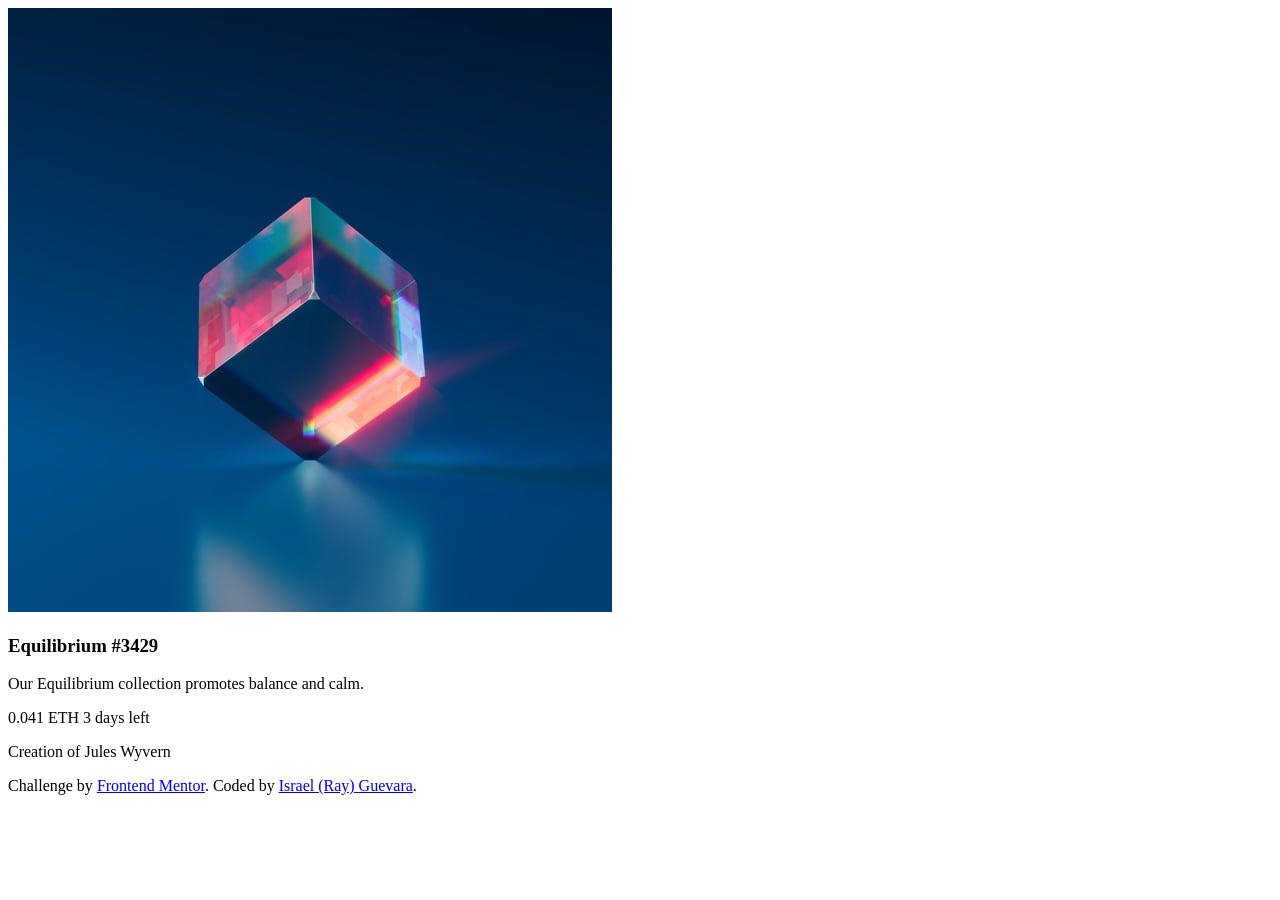
==== nft-preview-card-component-main/nft-preview-card-component-main/index.html @ ffeb877c "feat: add semantic core layout" ====
<!doctype html>
<html lang="en">
  <head>
    <meta charset="UTF-8" />
    <meta name="viewport" content="width=device-width, initial-scale=1.0" />
    <!-- displays site properly based on user's device -->

    <link
      rel="icon"
      type="image/png"
      sizes="32x32"
      href="./images/favicon-32x32.png"
    />

    <title>Frontend Mentor | NFT preview card component</title>
  </head>
  <body>
    <main>
      <article>
        <header>
          <img src="images/image-equilibrium.jpg" alt="" />
        </header>
        <section>
          <h1>Equilibrium #3429</h1>
          <p>Our Equilibrium collection promotes balance and calm.</p>

          <span>0.041 ETH</span>
          <span>3 days left</span>
        </section>

        <section>
          <p>Creation of Jules Wyvern</p>
        </section>
      </article>
    </main>

    <footer class="attribution">
      Challenge by
      <a href="https://www.frontendmentor.io?ref=challenge" target="_blank"
        >Frontend Mentor</a
      >. Coded by <a href="#" target="_blank">Israel (Ray) Guevara</a>.
    </footer>
  </body>
</html>
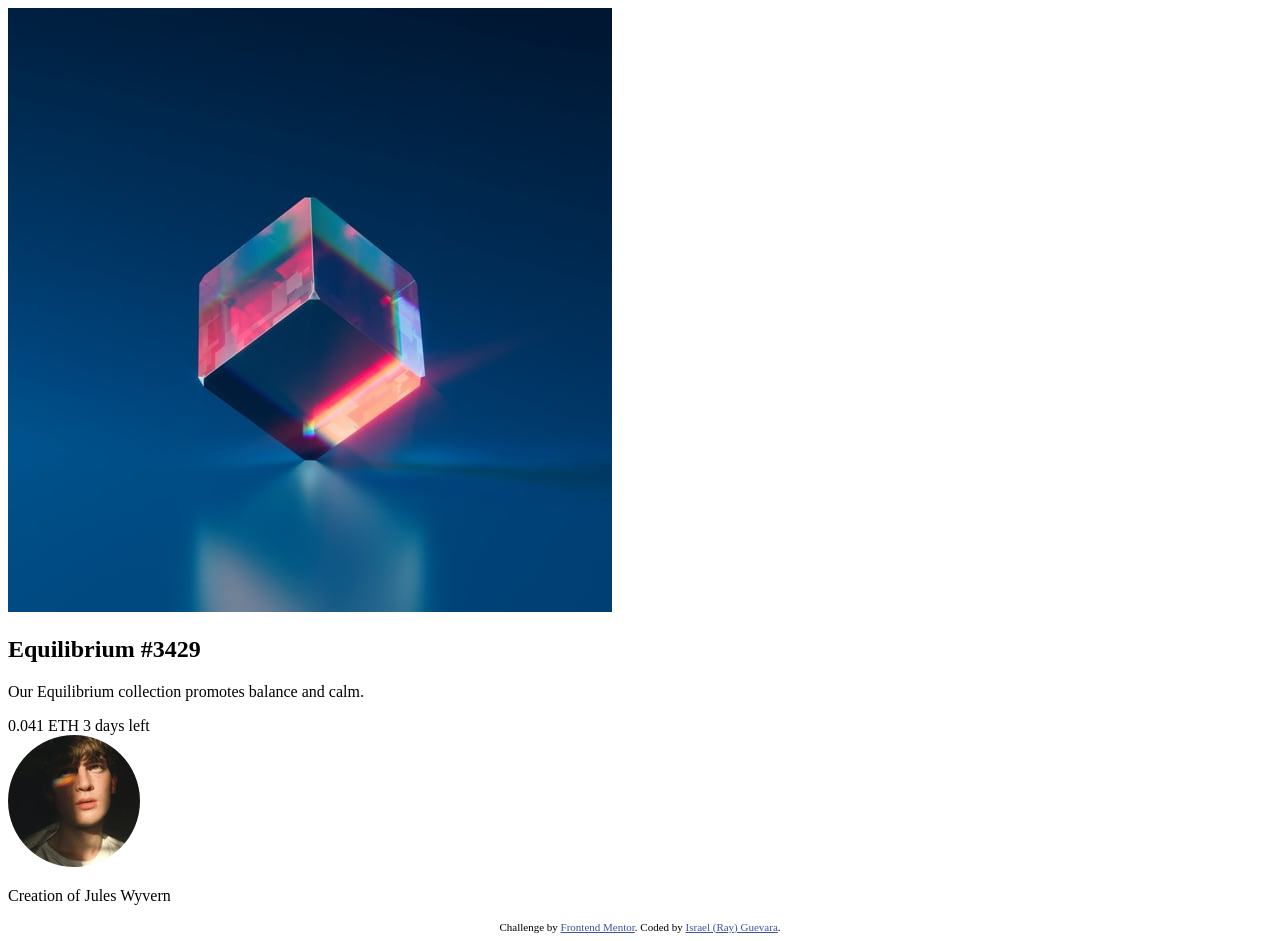
==== commit 6e4e896b: "refactor: change span to data and time for browser readability. Add BEM methodology classes to the n" ====
--- a/nft-preview-card-component-main/nft-preview-card-component-main/index.html
+++ b/nft-preview-card-component-main/nft-preview-card-component-main/index.html
@@ -11,26 +11,35 @@
       sizes="32x32"
       href="./images/favicon-32x32.png"
     />
-
+    <link rel="stylesheet" href="style.css" />
     <title>Frontend Mentor | NFT preview card component</title>
   </head>
   <body>
     <main>
-      <article>
-        <header>
-          <img src="images/image-equilibrium.jpg" alt="" />
+      <article class="nft-card">
+        <header class="nft-card__header">
+          <img
+            src="images/image-equilibrium.jpg"
+            alt="Equilibrium NFT: A semitransparent litmus cuboid, balancing on its vertex"
+          />
         </header>
-        <section>
-          <h1>Equilibrium #3429</h1>
+        <section class="nft-card__content">
+          <h2>Equilibrium #3429</h2>
           <p>Our Equilibrium collection promotes balance and calm.</p>
 
-          <span>0.041 ETH</span>
-          <span>3 days left</span>
+          <div class="nft-card__metadata">
+            <data value="0.041">0.041 ETH</data>
+            <time>3 days left</time>
+          </div>
         </section>
 
-        <section>
+        <footer class="nft-card__footer">
+          <img
+            src="images/image-avatar.png"
+            alt="Jules' face half-lit and looking upward, with dark-brown bangs covering his forehead, while the eye cast in shadow features an iridescent light ray mirroring the cuboid refraction"
+          />
           <p>Creation of Jules Wyvern</p>
-        </section>
+        </footer>
       </article>
     </main>
 
--- a/nft-preview-card-component-main/nft-preview-card-component-main/style.css
+++ b/nft-preview-card-component-main/nft-preview-card-component-main/style.css
@@ -0,0 +1,10 @@
+/* los estilos van en la hoja de estilos (stylesheet)  */
+.attribution {
+  font-size: 0.6875rem;
+  text-align: center;
+}
+.attribution a {
+  color: hsl(228, 45%, 44%);
+}
+
+/*  */
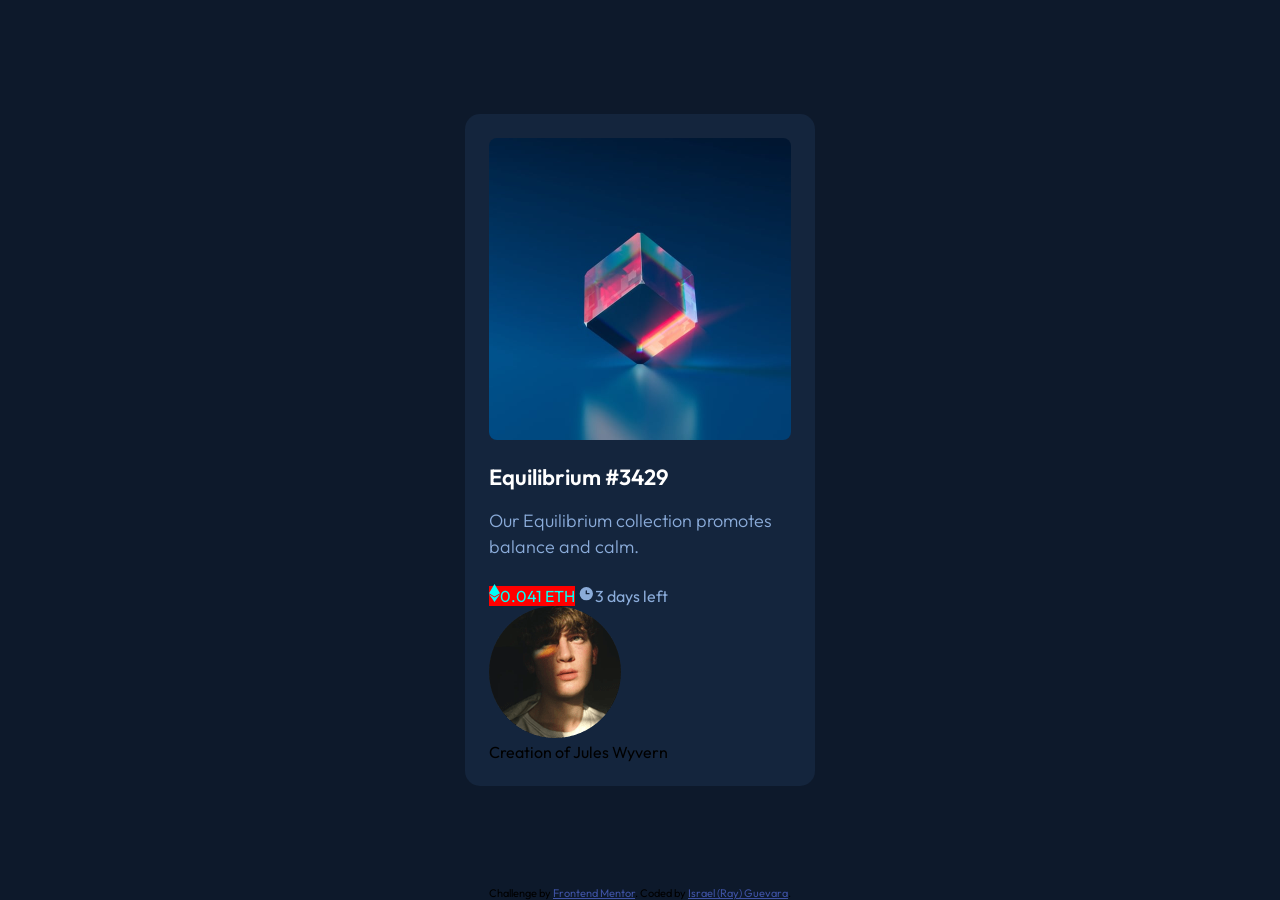
==== commit 33343278: "feat: implement root design tokens, typography scales, and visual debugging" ====
--- a/nft-preview-card-component-main/nft-preview-card-component-main/index.html
+++ b/nft-preview-card-component-main/nft-preview-card-component-main/index.html
@@ -11,6 +11,14 @@
       sizes="32x32"
       href="./images/favicon-32x32.png"
     />
+
+    <link rel="preconnect" href="https://fonts.googleapis.com" />
+    <link rel="preconnect" href="https://fonts.gstatic.com" crossorigin />
+    <link
+      href="https://fonts.googleapis.com/css2?family=Outfit:wght@300;400;600&display=swap"
+      rel="stylesheet"
+    />
+
     <link rel="stylesheet" href="style.css" />
     <title>Frontend Mentor | NFT preview card component</title>
   </head>
@@ -19,6 +27,7 @@
       <article class="nft-card">
         <header class="nft-card__header">
           <img
+            class="nft-card__hero-img"
             src="images/image-equilibrium.jpg"
             alt="Equilibrium NFT: A semitransparent litmus cuboid, balancing on its vertex"
           />
@@ -28,17 +37,31 @@
           <p>Our Equilibrium collection promotes balance and calm.</p>
 
           <div class="nft-card__metadata">
-            <data value="0.041">0.041 ETH</data>
-            <time>3 days left</time>
+            <data value="0.041"
+              ><img
+                class="nft-card__ethereum"
+                src="images/icon-ethereum.svg"
+                alt="ethereum icon"
+              />0.041 ETH</data
+            >
+
+            <time>
+              <img
+                class="nft-card__clock"
+                src="images/icon-clock.svg"
+                alt="clock icon"
+              />3 days left
+            </time>
           </div>
         </section>
 
         <footer class="nft-card__footer">
           <img
+            class="nft-card__avatar"
             src="images/image-avatar.png"
             alt="Jules' face half-lit and looking upward, with dark-brown bangs covering his forehead, while the eye cast in shadow features an iridescent light ray mirroring the cuboid refraction"
           />
-          <p>Creation of Jules Wyvern</p>
+          <p>Creation of <span class="">Jules Wyvern</span></p>
         </footer>
       </article>
     </main>
--- a/nft-preview-card-component-main/nft-preview-card-component-main/style.css
+++ b/nft-preview-card-component-main/nft-preview-card-component-main/style.css
@@ -1,10 +1,94 @@
+*,
+*::before,
+*::after {
+  box-sizing: border-box;
+  margin: 0;
+  padding: 0;
+}
+
+:root {
+  /* font-weights */
+  --fw-light: 300;
+  --fw-regular: 400;
+  --fw-bold: 600;
+
+  /* font-size */
+  --fs-s: 16px;
+  --fs-m: 18px;
+  --fs-l: 22px;
+
+  /* color */
+  --clr-b500: hsl(215, 51%, 70%);
+  --clr-c400: hsl(178, 100%, 50%);
+  --clr-b950: hsl(217, 54%, 11%);
+  --clr-b900: hsl(216, 50%, 16%);
+  --clr-b800: hsl(215, 32%, 27%);
+  --clr-white: hsl(0, 0%, 100%);
+  --clr-attr: hsl(228, 45%, 44%);
+}
+
 /* los estilos van en la hoja de estilos (stylesheet)  */
 .attribution {
   font-size: 0.6875rem;
   text-align: center;
+  position: absolute;
+  bottom: 0;
 }
 .attribution a {
-  color: hsl(228, 45%, 44%);
+  color: var(--clr-attr);
 }
 
 /*  */
+body {
+  background: var(--clr-b950);
+  font-family: "Outfit", sans-serif;
+  height: 100vh;
+  display: flex;
+  justify-content: center;
+  align-items: center;
+}
+
+.nft-card {
+  width: 350px;
+  background: var(--clr-b900);
+  padding: 24px;
+  border-radius: 15px;
+  display: flex;
+  flex-direction: column;
+}
+
+.nft-card__hero-img {
+  width: 100%; /* 100% del ancho del contenedor */
+  height: auto; /* to prevent deformations */
+  display: block; /* to force it to use all available space, removing the text baseline (the descender space for q p j y) */
+  border-radius: 8px;
+}
+
+.nft-card__content h2 {
+  color: var(--clr-white);
+  font-size: var(--fs-l);
+  font-weight: var(--fw-bold);
+  letter-spacing: 0;
+  line-height: 125%;
+  margin: 24px 0 16px 0;
+}
+
+.nft-card__content p {
+  color: var(--clr-b500);
+  font-size: var(--fs-m);
+  font-weight: var(--fw-light);
+  letter-spacing: 0;
+  line-height: 145%;
+  margin-bottom: 24px;
+}
+
+.nft-card__metadata data {
+  color: var(--clr-c400);
+  font-size: var(--fs-s);
+  font-weight: var(--fw-regular);
+  background: red;
+}
+
+.nft-card__metadata time {
+  color: var(--clr-b500);
+}
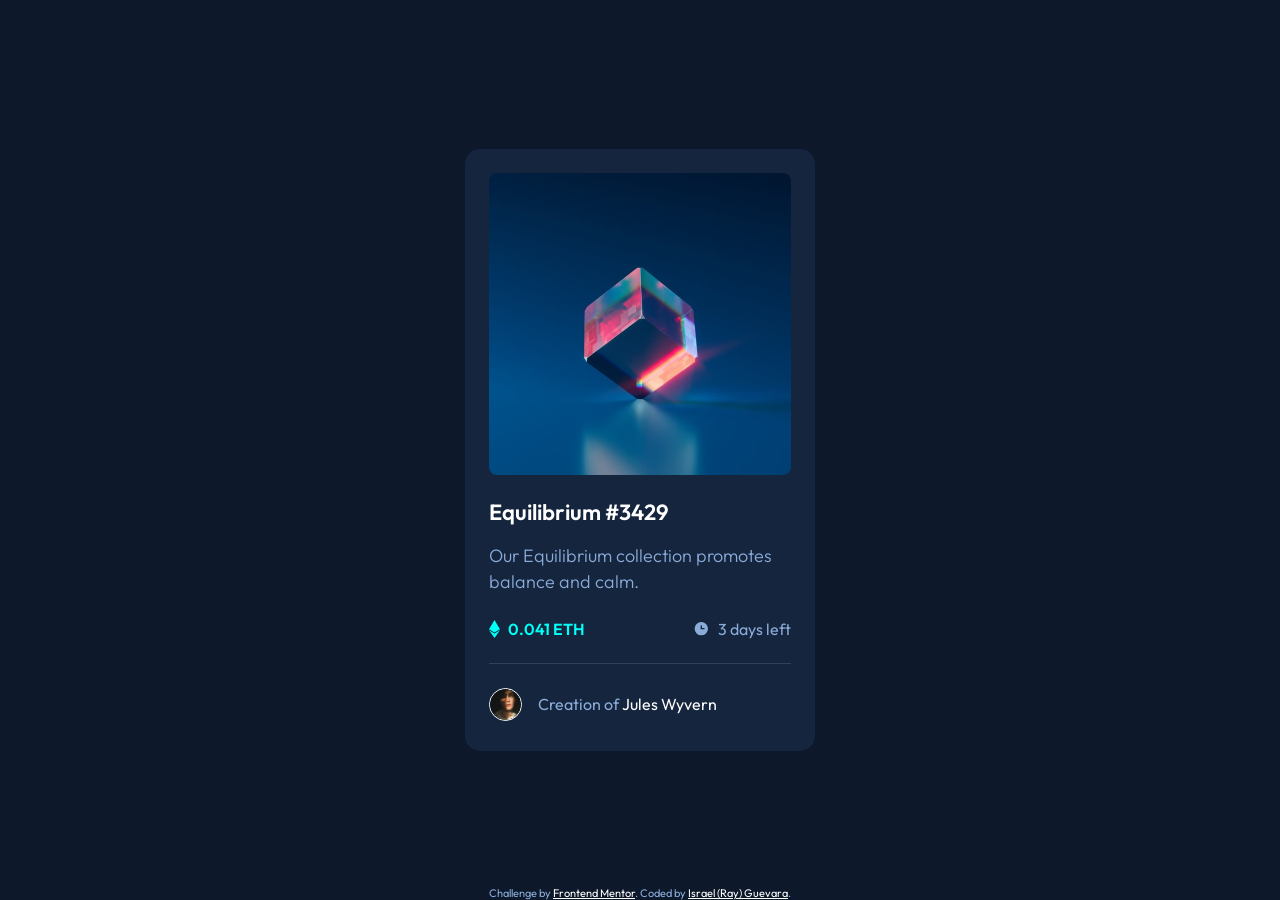
==== commit 76887658: "feat: align metadata nodes using inline-flex and optimize BEM properties" ====
--- a/nft-preview-card-component-main/nft-preview-card-component-main/index.html
+++ b/nft-preview-card-component-main/nft-preview-card-component-main/index.html
@@ -37,20 +37,13 @@
           <p>Our Equilibrium collection promotes balance and calm.</p>
 
           <div class="nft-card__metadata">
-            <data value="0.041"
-              ><img
-                class="nft-card__ethereum"
-                src="images/icon-ethereum.svg"
-                alt="ethereum icon"
-              />0.041 ETH</data
-            >
+            <data class="nft-card__price" value="0.041">
+              <img src="images/icon-ethereum.svg" alt="ethereum icon" />0.041
+              ETH
+            </data>
 
-            <time>
-              <img
-                class="nft-card__clock"
-                src="images/icon-clock.svg"
-                alt="clock icon"
-              />3 days left
+            <time class="nft-card__countdown">
+              <img src="images/icon-clock.svg" alt="clock icon" />3 days left
             </time>
           </div>
         </section>
@@ -61,7 +54,9 @@
             src="images/image-avatar.png"
             alt="Jules' face half-lit and looking upward, with dark-brown bangs covering his forehead, while the eye cast in shadow features an iridescent light ray mirroring the cuboid refraction"
           />
-          <p>Creation of <span class="">Jules Wyvern</span></p>
+          <p class="nft-card__creator">
+            Creation of <a href="#">Jules Wyvern</a>
+          </p>
         </footer>
       </article>
     </main>
@@ -70,7 +65,10 @@
       Challenge by
       <a href="https://www.frontendmentor.io?ref=challenge" target="_blank"
         >Frontend Mentor</a
-      >. Coded by <a href="#" target="_blank">Israel (Ray) Guevara</a>.
+      >. Coded by
+      <a href="https://github.com/ezra1492" target="_blank"
+        >Israel (Ray) Guevara</a
+      >.
     </footer>
   </body>
 </html>
--- a/nft-preview-card-component-main/nft-preview-card-component-main/style.css
+++ b/nft-preview-card-component-main/nft-preview-card-component-main/style.css
@@ -31,11 +31,12 @@
 .attribution {
   font-size: 0.6875rem;
   text-align: center;
+  color: var(--clr-b500);
   position: absolute;
   bottom: 0;
 }
 .attribution a {
-  color: var(--clr-attr);
+  color: var(--clr-white);
 }
 
 /*  */
@@ -82,13 +83,53 @@
   margin-bottom: 24px;
 }
 
-.nft-card__metadata data {
-  color: var(--clr-c400);
+.nft-card__metadata {
   font-size: var(--fs-s);
-  font-weight: var(--fw-regular);
-  background: red;
+  display: flex;
+  /* it pushes data and time elements against the card padding */
+  justify-content: space-between;
 }
 
-.nft-card__metadata time {
+.nft-card__metadata data,
+time {
+  display: inline-flex;
+  /* it removes normal gravity within  line, align-items helps me to center the text and the img across the same axis */
+  align-items: center;
+  gap: 8px;
+}
+
+.nft-card__price {
+  color: var(--clr-c400);
+  font-weight: var(--fw-bold);
+  /* background: red; */
+}
+
+.nft-card__countdown {
+  color: var(--clr-b500);
+  font-weight: var(--fw-regular);
+  /* background: white; */
+}
+
+.nft-card__footer {
+  margin: 24px 0 6px 0;
+  border-top: 1px solid var(--clr-b800);
+  padding-top: 24px;
+  display: inline-flex;
+  align-items: center;
+}
+
+.nft-card__avatar {
+  border: 1px solid var(--clr-white);
+  border-radius: 50%;
+  width: 33px;
+  margin-right: 16px;
+}
+
+.nft-card__creator {
   color: var(--clr-b500);
 }
+
+.nft-card__creator a {
+  text-decoration: none;
+  color: var(--clr-white);
+}
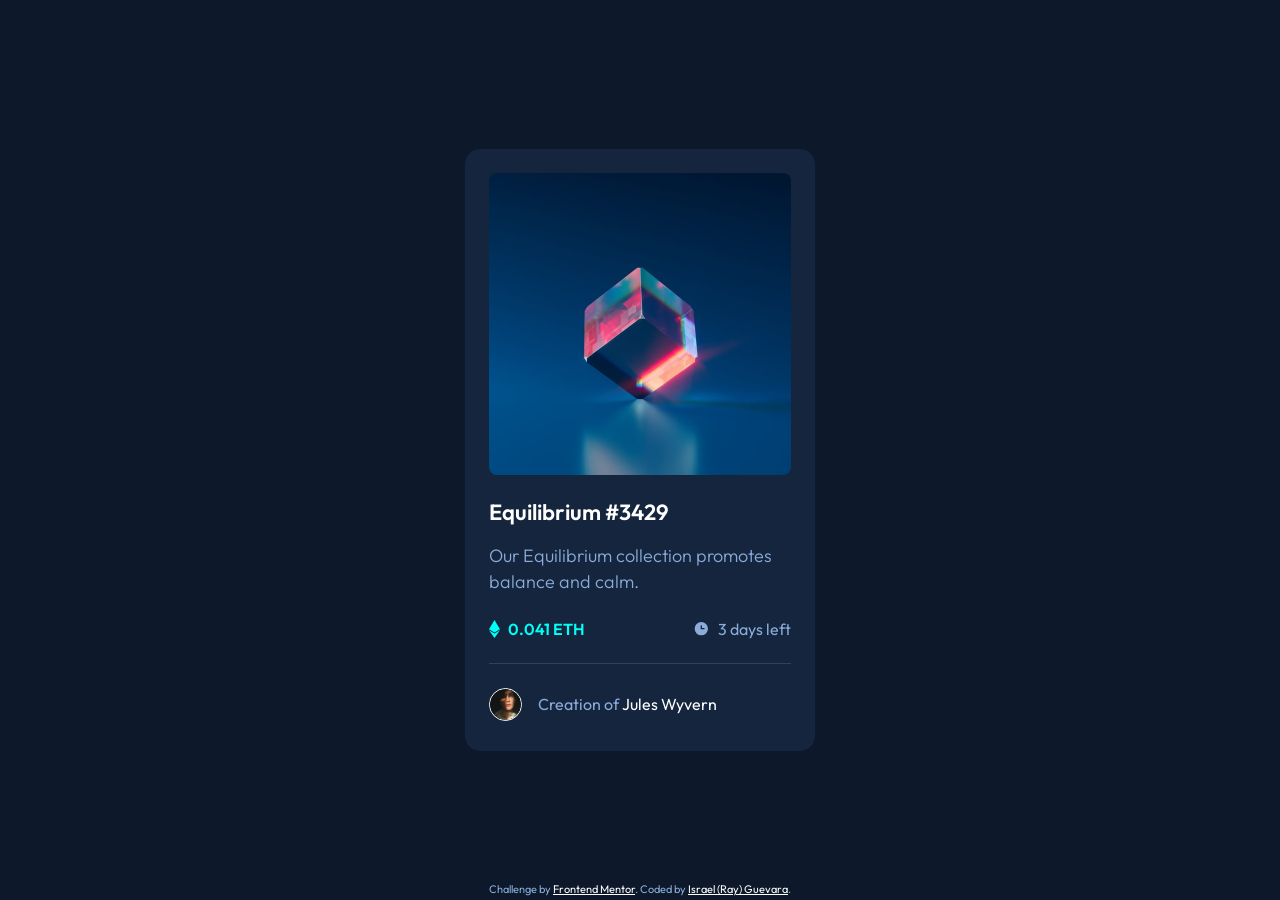
==== commit b7097ebe: "feat: finalize CSS by implementing header-triggered sibling hover choreaography" ====
--- a/nft-preview-card-component-main/nft-preview-card-component-main/index.html
+++ b/nft-preview-card-component-main/nft-preview-card-component-main/index.html
@@ -24,44 +24,61 @@
   </head>
   <body>
     <main>
+      <!-- the outermost layers: the larger main branch and the credit's (Frontend and me) shorter footer branch -->
       <article class="nft-card">
+        <!-- main branches into three siblings: article, section and the creator's footer -->
         <header class="nft-card__header">
+          <!-- holds the Equilibrium img and the overlay trigger -->
           <img
             class="nft-card__hero-img"
             src="images/image-equilibrium.jpg"
             alt="Equilibrium NFT: A semitransparent litmus cuboid, balancing on its vertex"
           />
+
+          <div class="nft-card__overlay">
+            <img
+              src="images/icon-view.svg"
+              alt="eye icon at the very center of the Equilibrium cuboid"
+            />
+          </div>
         </header>
+
         <section class="nft-card__content">
-          <h2>Equilibrium #3429</h2>
+          <!-- middle branch, holds the title, description text and relevant information like price and a sales countdown -->
+          <h2 class="nft-card__titile">Equilibrium #3429</h2>
           <p>Our Equilibrium collection promotes balance and calm.</p>
 
           <div class="nft-card__metadata">
             <data class="nft-card__price" value="0.041">
+              <!-- value it's an important attribute worth the time adding, it optimazes browser and assist readability  -->
               <img src="images/icon-ethereum.svg" alt="ethereum icon" />0.041
               ETH
             </data>
 
-            <time class="nft-card__countdown">
+            <time class="nft-card__countdown" datetime="P3D">
+              <!-- this is an important browser helper, an automated calendar assistant will be able to scan it now and add the event -->
               <img src="images/icon-clock.svg" alt="clock icon" />3 days left
             </time>
           </div>
         </section>
 
         <footer class="nft-card__footer">
+          <!-- third branch, creator's footer -->
           <img
             class="nft-card__avatar"
             src="images/image-avatar.png"
             alt="Jules' face half-lit and looking upward, with dark-brown bangs covering his forehead, while the eye cast in shadow features an iridescent light ray mirroring the cuboid refraction"
           />
           <p class="nft-card__creator">
-            Creation of <a href="#">Jules Wyvern</a>
+            Creation of
+            <a class="ntf-card__creators-link" href="#">Jules Wyvern</a>
           </p>
         </footer>
       </article>
     </main>
 
     <footer class="attribution">
+      <!-- this is the second short branch -->
       Challenge by
       <a href="https://www.frontendmentor.io?ref=challenge" target="_blank"
         >Frontend Mentor</a
--- a/nft-preview-card-component-main/nft-preview-card-component-main/style.css
+++ b/nft-preview-card-component-main/nft-preview-card-component-main/style.css
@@ -1,3 +1,7 @@
+/* ============================
+BOX MODEL & DESIGN TOKENS
+=============================== */
+
 *,
 *::before,
 *::after {
@@ -24,26 +28,29 @@
   --clr-b900: hsl(216, 50%, 16%);
   --clr-b800: hsl(215, 32%, 27%);
   --clr-white: hsl(0, 0%, 100%);
-  --clr-attr: hsl(228, 45%, 44%);
 }
 
-/* los estilos van en la hoja de estilos (stylesheet)  */
+/* ==========
+BODY & LAYOUT
+============= */
+
+/* HTML styles: credits  */
 .attribution {
   font-size: 0.6875rem;
   text-align: center;
   color: var(--clr-b500);
-  position: absolute;
-  bottom: 0;
+  position: absolute; /* change the normal gravitational pull, it puts it on it's own layer */
+  bottom: 0; /* it pushes it to the bottom of the screen */
+  padding-bottom: 4px;
 }
 .attribution a {
   color: var(--clr-white);
 }
 
-/*  */
 body {
   background: var(--clr-b950);
   font-family: "Outfit", sans-serif;
-  height: 100vh;
+  height: 100vh; /* it forces the browser to show 100% of the Equilibrium card and FM/mine credits */
   display: flex;
   justify-content: center;
   align-items: center;
@@ -55,17 +62,56 @@
   padding: 24px;
   border-radius: 15px;
   display: flex;
-  flex-direction: column;
+  flex-direction: column; /* stack  the elements on top each other */
 }
 
 .nft-card__hero-img {
-  width: 100%; /* 100% del ancho del contenedor */
-  height: auto; /* to prevent deformations */
-  display: block; /* to force it to use all available space, removing the text baseline (the descender space for q p j y) */
+  width: 100%; /* covers 100% available space */
+  height: auto; /* prevent img deformations */
+  display: block; /* force it to use all available space, removing the text baseline (the descender space for q p j y) */
   border-radius: 8px;
 }
 
-.nft-card__content h2 {
+/* =================
+MOUSE INTERACTIONS ↓
+==================== */
+.nft-card__header {
+  position: relative; /* anchors the overlay to the img container */
+  cursor: pointer;
+}
+
+.nft-card__overlay {
+  position: absolute;
+  background: hsla(178, 100%, 50%, 0.5);
+  top: 0; /* "TRouBLe" stretches this layer, covering the whole header area */
+  right: 0;
+  bottom: 0;
+  left: 0;
+  display: flex; /* to center the eye img */
+  justify-content: center;
+  align-items: center;
+  border-radius: 8px;
+  opacity: 0; /* trsnsparent inactive overlay */
+}
+
+.nft-card__header:hover .nft-card__overlay {
+  opacity: 1; /* when hover over the Equilibrium img, it stops being transparent and you can actually see the eye and the cian background */
+}
+
+/* when hover over the header (parent) ─which contains the Equilibrium img/overlay─ look in the sibling branch section (__content) for its child (__title) and change its color to cyan */
+.nft-card__header:hover ~ .nft-card__content .nft-card__titile {
+  color: var(--clr-c400);
+}
+
+/* when hovering over the header branch, trigger the overlay behavior AND go down the sibiling branch footer and look for creators-link and… */
+.nft-card__header:hover ~ .nft-card__footer .ntf-card__creators-link {
+  color: var(--clr-c400);
+}
+/* =================
+MOUSE INTERACTIONS ↑
+==================== */
+
+.nft-card__titile {
   color: var(--clr-white);
   font-size: var(--fs-l);
   font-weight: var(--fw-bold);
@@ -86,14 +132,12 @@
 .nft-card__metadata {
   font-size: var(--fs-s);
   display: flex;
-  /* it pushes data and time elements against the card padding */
-  justify-content: space-between;
+  justify-content: space-between; /* it pushes data and time elements against the card padding */
 }
 
 .nft-card__metadata data,
-time {
-  display: inline-flex;
-  /* it removes normal gravity within  line, align-items helps me to center the text and the img across the same axis */
+.nft-card__metadata time {
+  display: inline-flex; /* it removes normal gravity within  line, align-items helps me to center the text and the img across the same axis */
   align-items: center;
   gap: 8px;
 }
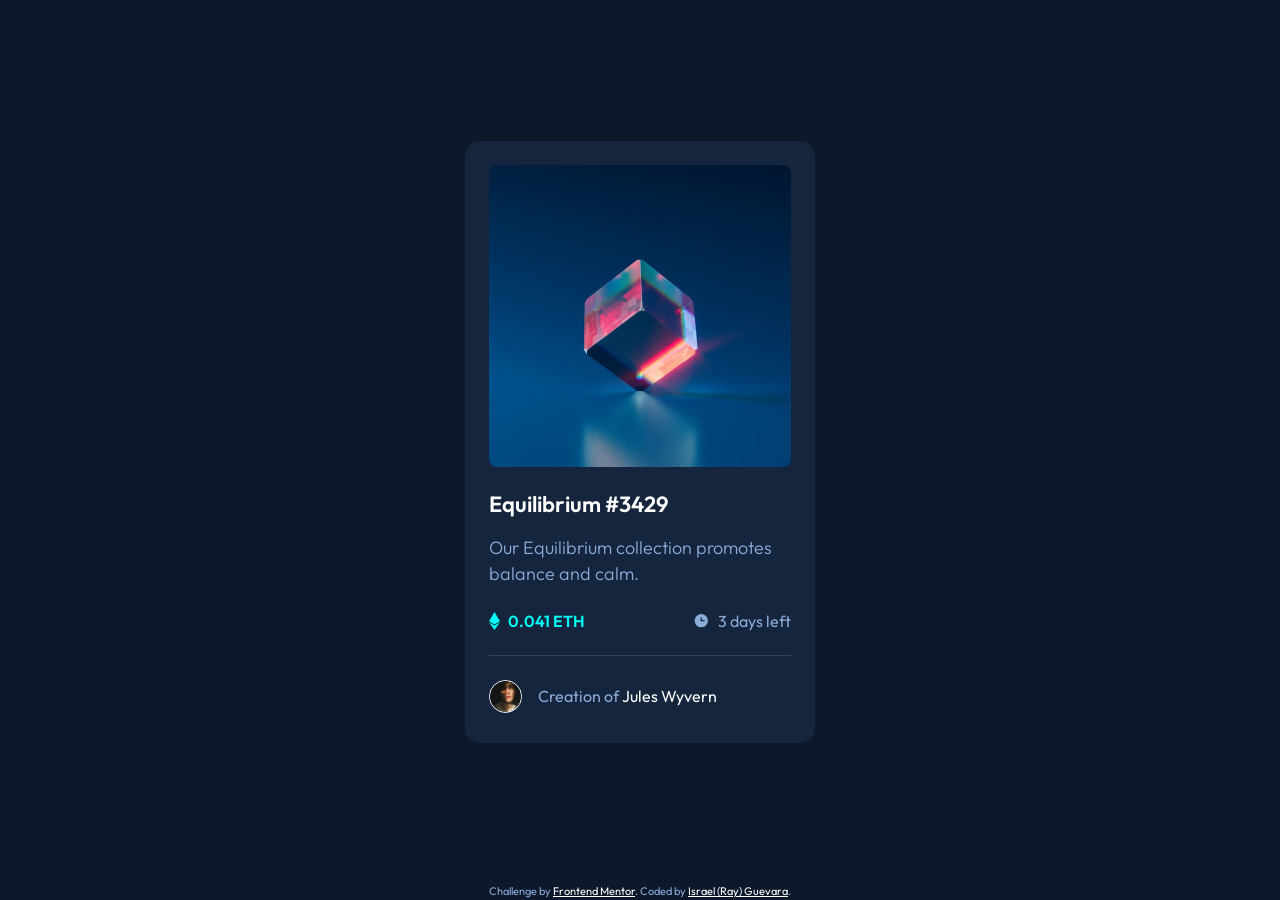
==== commit 47fc0cd1: "refactor: migrate absolute units (PX) to relative scaling units (REM) for dynamic scalability" ====
--- a/nft-preview-card-component-main/nft-preview-card-component-main/index.html
+++ b/nft-preview-card-component-main/nft-preview-card-component-main/index.html
@@ -45,7 +45,7 @@
 
         <section class="nft-card__content">
           <!-- middle branch, holds the title, description text and relevant information like price and a sales countdown -->
-          <h2 class="nft-card__titile">Equilibrium #3429</h2>
+          <h2 class="nft-card__title">Equilibrium #3429</h2>
           <p>Our Equilibrium collection promotes balance and calm.</p>
 
           <div class="nft-card__metadata">
--- a/nft-preview-card-component-main/nft-preview-card-component-main/style.css
+++ b/nft-preview-card-component-main/nft-preview-card-component-main/style.css
@@ -1,6 +1,6 @@
-/* ============================
+/* ======================
 BOX MODEL & DESIGN TOKENS
-=============================== */
+========================= */
 
 *,
 *::before,
@@ -17,9 +17,9 @@
   --fw-bold: 600;
 
   /* font-size */
-  --fs-s: 16px;
-  --fs-m: 18px;
-  --fs-l: 22px;
+  --fs-s: 1rem;
+  --fs-m: 1.125rem;
+  --fs-l: 1.375rem;
 
   /* color */
   --clr-b500: hsl(215, 51%, 70%);
@@ -28,6 +28,9 @@
   --clr-b900: hsl(216, 50%, 16%);
   --clr-b800: hsl(215, 32%, 27%);
   --clr-white: hsl(0, 0%, 100%);
+
+  /* border-radius / gap */
+  --bdr-05: 0.5rem;
 }
 
 /* ==========
@@ -39,9 +42,7 @@
   font-size: 0.6875rem;
   text-align: center;
   color: var(--clr-b500);
-  position: absolute; /* change the normal gravitational pull, it puts it on it's own layer */
-  bottom: 0; /* it pushes it to the bottom of the screen */
-  padding-bottom: 4px;
+  padding-bottom: 0.125rem;
 }
 .attribution a {
   color: var(--clr-white);
@@ -52,15 +53,19 @@
   font-family: "Outfit", sans-serif;
   height: 100vh; /* it forces the browser to show 100% of the Equilibrium card and FM/mine credits */
   display: flex;
-  justify-content: center;
-  align-items: center;
+  flex-direction: column; /* it organizes the two main  branches, its children vertically */
+  align-items: center; /* flex-direction column flipped the axis, now it aligns its children left to right */
+}
+
+main {
+  margin: auto 0; /* separates main form footer, and pushes main to the center */
 }
 
 .nft-card {
-  width: 350px;
+  width: 21.875rem;
   background: var(--clr-b900);
-  padding: 24px;
-  border-radius: 15px;
+  padding: 1.5rem;
+  border-radius: 0.9375rem;
   display: flex;
   flex-direction: column; /* stack  the elements on top each other */
 }
@@ -69,7 +74,7 @@
   width: 100%; /* covers 100% available space */
   height: auto; /* prevent img deformations */
   display: block; /* force it to use all available space, removing the text baseline (the descender space for q p j y) */
-  border-radius: 8px;
+  border-radius: var(--bdr-05);
 }
 
 /* =================
@@ -90,7 +95,7 @@
   display: flex; /* to center the eye img */
   justify-content: center;
   align-items: center;
-  border-radius: 8px;
+  border-radius: var(--bdr-05);
   opacity: 0; /* trsnsparent inactive overlay */
 }
 
@@ -99,7 +104,7 @@
 }
 
 /* when hover over the header (parent) ─which contains the Equilibrium img/overlay─ look in the sibling branch section (__content) for its child (__title) and change its color to cyan */
-.nft-card__header:hover ~ .nft-card__content .nft-card__titile {
+.nft-card__header:hover ~ .nft-card__content .nft-card__title {
   color: var(--clr-c400);
 }
 
@@ -111,13 +116,16 @@
 MOUSE INTERACTIONS ↑
 ==================== */
 
-.nft-card__titile {
+/* ===========
+CARD CONTENT ↓
+============== */
+.nft-card__title {
   color: var(--clr-white);
   font-size: var(--fs-l);
   font-weight: var(--fw-bold);
   letter-spacing: 0;
   line-height: 125%;
-  margin: 24px 0 16px 0;
+  margin: 1.5rem 0 1rem 0;
 }
 
 .nft-card__content p {
@@ -126,7 +134,7 @@
   font-weight: var(--fw-light);
   letter-spacing: 0;
   line-height: 145%;
-  margin-bottom: 24px;
+  margin-bottom: 1.5rem;
 }
 
 .nft-card__metadata {
@@ -139,25 +147,23 @@
 .nft-card__metadata time {
   display: inline-flex; /* it removes normal gravity within  line, align-items helps me to center the text and the img across the same axis */
   align-items: center;
-  gap: 8px;
+  gap: var(--bdr-05);
 }
 
 .nft-card__price {
   color: var(--clr-c400);
   font-weight: var(--fw-bold);
-  /* background: red; */
 }
 
 .nft-card__countdown {
   color: var(--clr-b500);
   font-weight: var(--fw-regular);
-  /* background: white; */
 }
 
 .nft-card__footer {
-  margin: 24px 0 6px 0;
+  margin: 1.5rem 0 0.375rem 0;
   border-top: 1px solid var(--clr-b800);
-  padding-top: 24px;
+  padding-top: 1.5rem;
   display: inline-flex;
   align-items: center;
 }
@@ -165,8 +171,8 @@
 .nft-card__avatar {
   border: 1px solid var(--clr-white);
   border-radius: 50%;
-  width: 33px;
-  margin-right: 16px;
+  width: 2.0625rem;
+  margin-right: 1rem;
 }
 
 .nft-card__creator {
@@ -177,3 +183,6 @@
   text-decoration: none;
   color: var(--clr-white);
 }
+/* ===========
+CARD CONTENT ↑
+============== */
